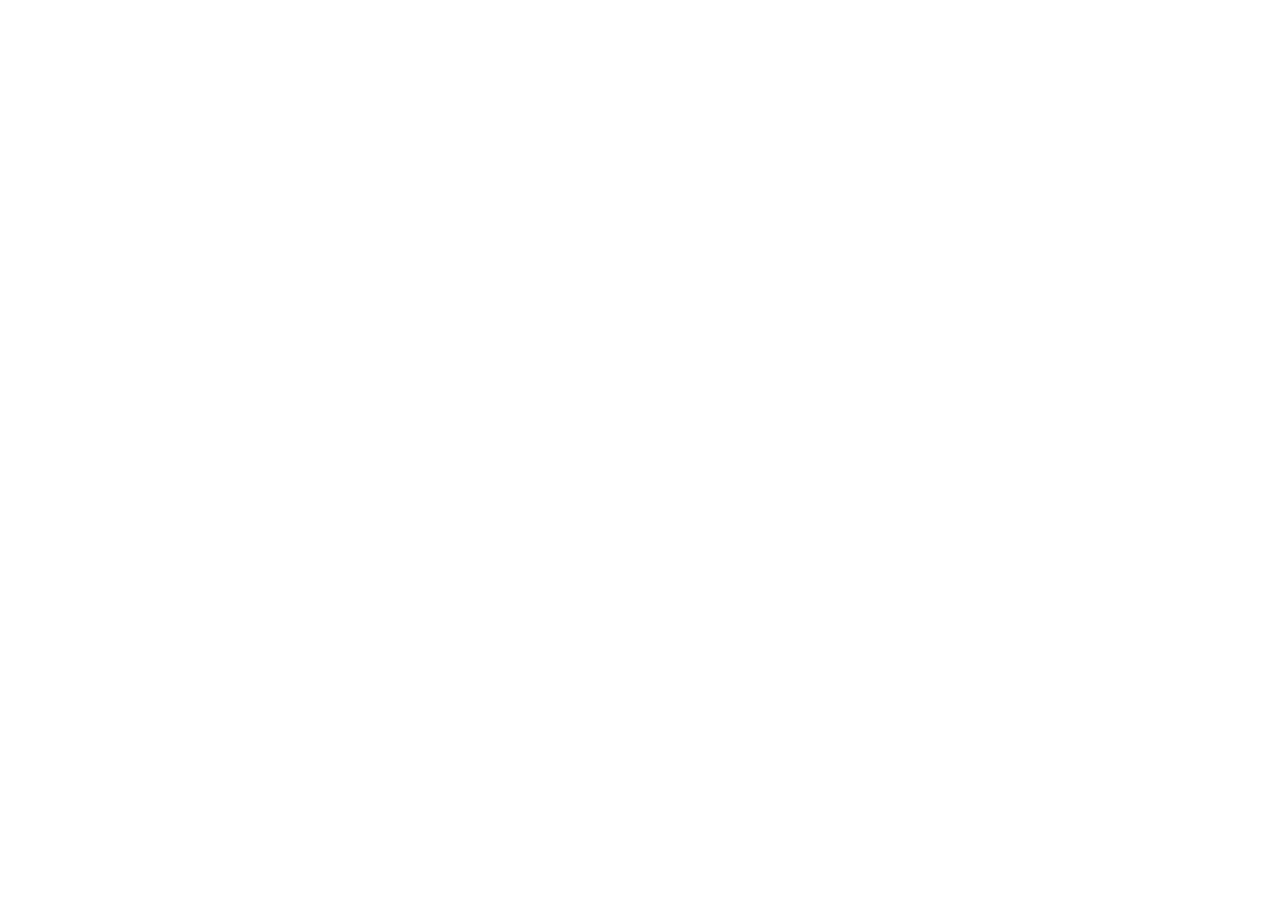
==== site/index.html @ e2eac43f "Pivô para site estático no Netlify com função de tempo; Ktor parqueado Co-Authored-By: Claude Sonnet" ====
<!doctype html>
<html lang="pt-BR">
<head>
  <meta charset="utf-8">
  <meta name="viewport" content="width=device-width, initial-scale=1">
  <meta name="robots" content="noindex, nofollow, noarchive">
  <title>Para você</title>
  <link rel="stylesheet" href="/assets/theme.css">
  <link rel="stylesheet" href="/assets/app.css">
</head>
<body>
  <main>
    <section id="countdown" hidden>
      <p class="eyebrow">Falta</p>
      <div class="clock" id="countdown-clock" aria-live="off"></div>
    </section>

    <section id="garden" hidden>
      <ul id="drops"></ul>
    </section>

    <section id="final" hidden>
      <div id="final-scene"></div>
    </section>

    <section id="together" hidden>
      <p class="eyebrow">Juntos há</p>
      <div class="clock" id="together-clock" aria-live="off"></div>
    </section>
  </main>
  <script src="/assets/app.js" defer></script>
</body>
</html>
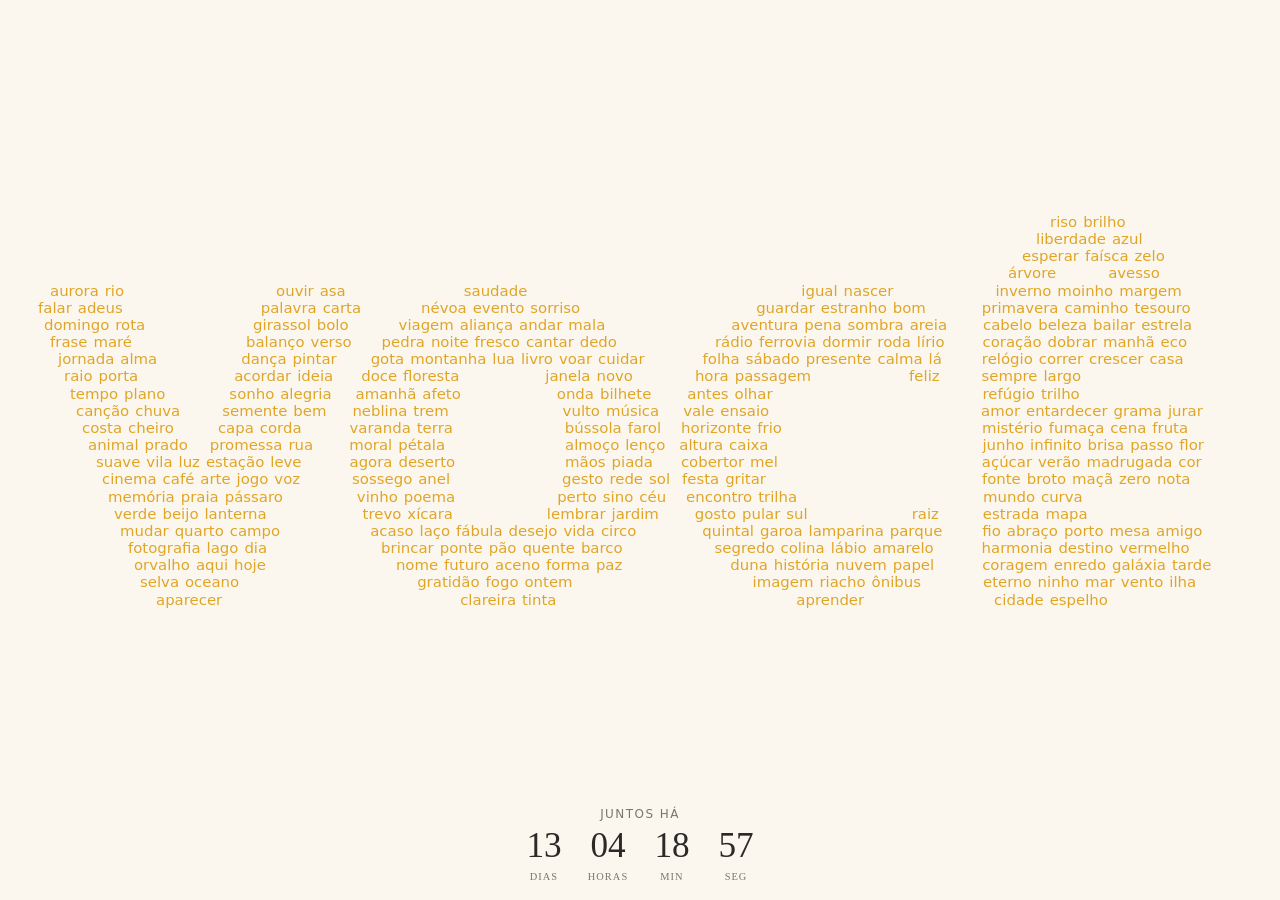
==== commit e2cc7007: "MVP: site estático com palavras que se encaixam até formar a palavra final Arquiva Ktor/Netlify em _" ====
--- a/site/index.html
+++ b/site/index.html
@@ -4,30 +4,18 @@
   <meta charset="utf-8">
   <meta name="viewport" content="width=device-width, initial-scale=1">
   <meta name="robots" content="noindex, nofollow, noarchive">
+  <meta name="referrer" content="no-referrer">
   <title>Para você</title>
-  <link rel="stylesheet" href="/assets/theme.css">
-  <link rel="stylesheet" href="/assets/app.css">
+  <link rel="stylesheet" href="assets/theme.css">
+  <link rel="stylesheet" href="assets/app.css">
 </head>
 <body>
-  <main>
-    <section id="countdown" hidden>
-      <p class="eyebrow">Falta</p>
-      <div class="clock" id="countdown-clock" aria-live="off"></div>
-    </section>
-
-    <section id="garden" hidden>
-      <ul id="drops"></ul>
-    </section>
-
-    <section id="final" hidden>
-      <div id="final-scene"></div>
-    </section>
-
-    <section id="together" hidden>
-      <p class="eyebrow">Juntos há</p>
-      <div class="clock" id="together-clock" aria-live="off"></div>
-    </section>
-  </main>
-  <script src="/assets/app.js" defer></script>
+  <canvas id="stage" aria-label="VOCÊ" role="img"></canvas>
+  <footer id="relogio">
+    <p class="eyebrow" id="rotulo"></p>
+    <div class="clock" id="clock" aria-live="off"></div>
+  </footer>
+  <noscript><p class="eyebrow">Este site precisa de JavaScript.</p></noscript>
+  <script type="module" src="assets/app.js"></script>
 </body>
 </html>
--- a/site/assets/theme.css
+++ b/site/assets/theme.css
@@ -0,0 +1,26 @@
+/*
+ * TEMA PROVISÓRIO. Tokens neutros até o brand book chegar.
+ * Para trocar a identidade visual, edite só os valores deste arquivo.
+ */
+:root {
+  --color-bg: #fbf7ef;
+  --color-surface: #ffffff;
+  --color-text: #2b2a26;
+  --color-muted: #7a766b;
+  --color-accent: #e0a526;
+
+  --font-body: system-ui, -apple-system, "Segoe UI", Roboto, sans-serif;
+  --font-display: Georgia, "Times New Roman", serif;
+
+  --radius: 14px;
+  --space: 1rem;
+}
+
+@media (prefers-color-scheme: dark) {
+  :root {
+    --color-bg: #1d1c19;
+    --color-surface: #292823;
+    --color-text: #f3efe5;
+    --color-muted: #a6a193;
+  }
+}
--- a/site/assets/app.css
+++ b/site/assets/app.css
@@ -0,0 +1,41 @@
+* { box-sizing: border-box; }
+
+html, body { height: 100%; }
+
+body {
+  margin: 0;
+  background: var(--color-bg);
+  color: var(--color-text);
+  font-family: var(--font-body);
+  overflow: hidden;
+}
+
+#stage { position: fixed; inset: 0; width: 100%; height: 100%; display: block; }
+
+#relogio {
+  position: fixed;
+  left: 0; right: 0; bottom: 0;
+  padding: 0 var(--space) calc(var(--space) + env(safe-area-inset-bottom));
+  pointer-events: none;
+}
+
+.eyebrow {
+  margin: 0;
+  text-align: center;
+  color: var(--color-muted);
+  letter-spacing: .12em;
+  text-transform: uppercase;
+  font-size: .75rem;
+}
+
+.clock {
+  display: flex;
+  justify-content: center;
+  gap: 1rem;
+  margin: .4rem 0 0;
+  font-family: var(--font-display);
+  font-variant-numeric: tabular-nums;
+}
+.clock .unit { text-align: center; min-width: 3rem; }
+.clock .value { display: block; font-size: clamp(1.4rem, 6vw, 2.2rem); line-height: 1.1; }
+.clock .label { color: var(--color-muted); font-size: .65rem; letter-spacing: .1em; text-transform: uppercase; }
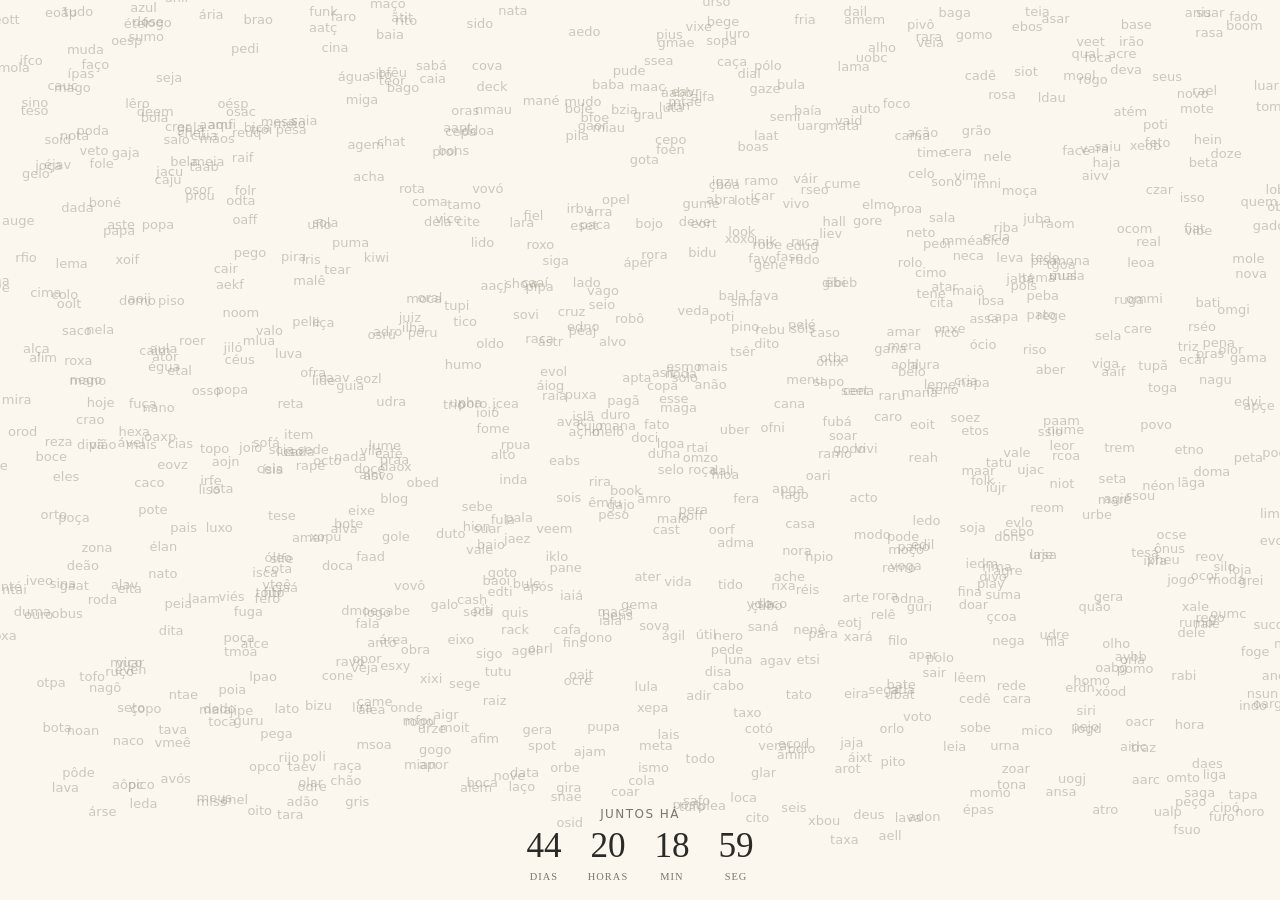
==== commit 8ebf21f6: "Sem chave não aparece forma nem palavra final; ruído de 4 letras importado - palavra final dentro do" ====
--- a/site/index.html
+++ b/site/index.html
@@ -5,12 +5,12 @@
   <meta name="viewport" content="width=device-width, initial-scale=1">
   <meta name="robots" content="noindex, nofollow, noarchive">
   <meta name="referrer" content="no-referrer">
-  <title>Para você</title>
+  <title>Contagem</title>
   <link rel="stylesheet" href="assets/theme.css">
   <link rel="stylesheet" href="assets/app.css">
 </head>
 <body>
-  <canvas id="stage" aria-label="VOCÊ" role="img"></canvas>
+  <canvas id="stage"></canvas>
   <footer id="relogio">
     <p class="eyebrow" id="rotulo"></p>
     <div class="clock" id="clock" aria-live="off"></div>
--- a/site/assets/theme.css
+++ b/site/assets/theme.css
@@ -8,6 +8,7 @@
   --color-text: #2b2a26;
   --color-muted: #7a766b;
   --color-accent: #e0a526;
+  --color-ruido: #a6a193;
 
   --font-body: system-ui, -apple-system, "Segoe UI", Roboto, sans-serif;
   --font-display: Georgia, "Times New Roman", serif;
@@ -22,5 +23,6 @@
     --color-surface: #292823;
     --color-text: #f3efe5;
     --color-muted: #a6a193;
+    --color-ruido: #6f6b60;
   }
 }
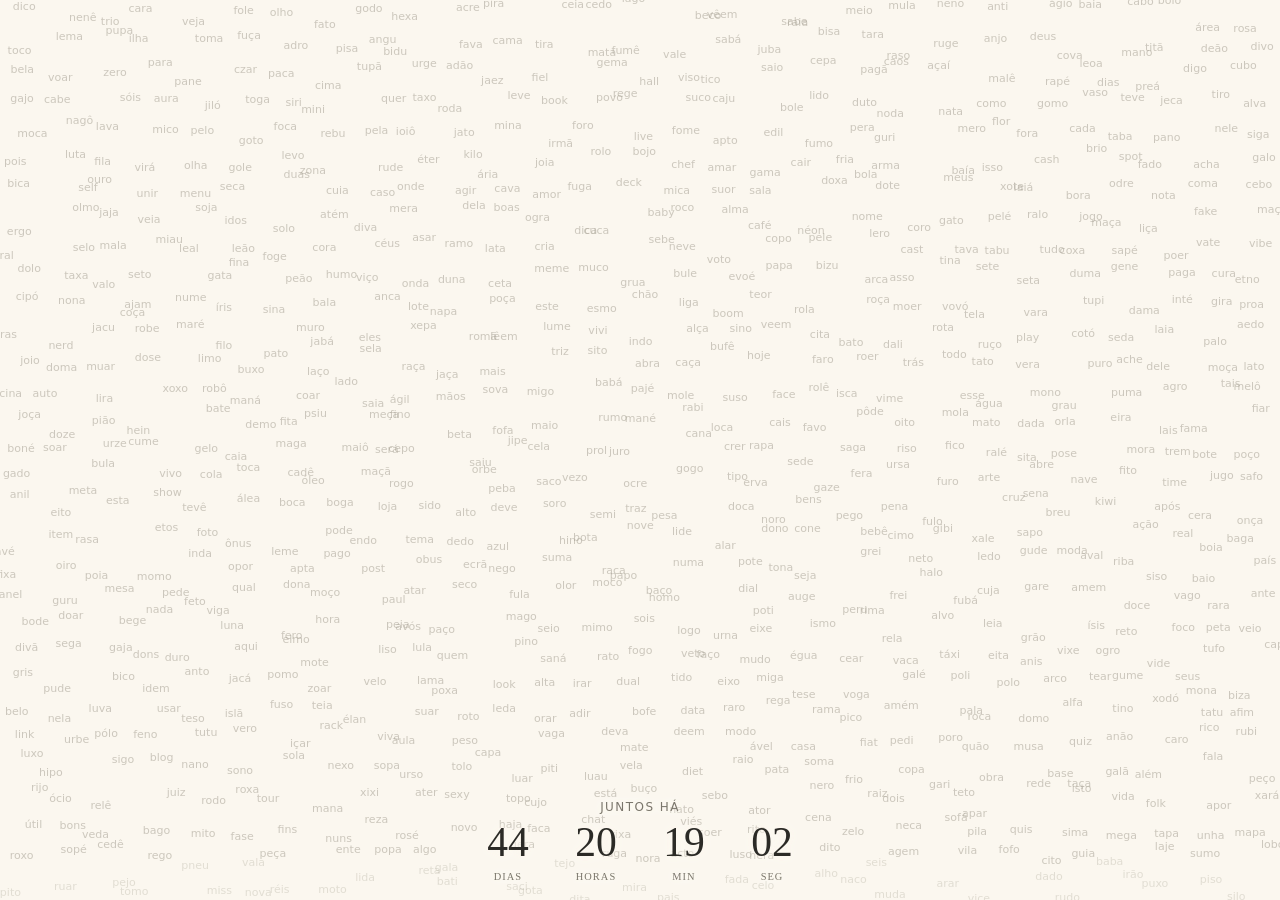
==== commit d747aa95: "ajustes: ruido, index, pessoais cifrado e remove _arquivo" ====
--- a/site/index.html
+++ b/site/index.html
@@ -5,7 +5,7 @@
   <meta name="viewport" content="width=device-width, initial-scale=1">
   <meta name="robots" content="noindex, nofollow, noarchive">
   <meta name="referrer" content="no-referrer">
-  <title>Contagem</title>
+  <title>Nobredo</title>
   <link rel="stylesheet" href="assets/theme.css">
   <link rel="stylesheet" href="assets/app.css">
 </head>
--- a/site/assets/app.css
+++ b/site/assets/app.css
@@ -1,6 +1,6 @@
 * { box-sizing: border-box; }
 
-html, body { height: 100%; }
+html, body { height: 100%; height: 100dvh; }
 
 body {
   margin: 0;
@@ -10,12 +10,13 @@
   overflow: hidden;
 }
 
-#stage { position: fixed; inset: 0; width: 100%; height: 100%; display: block; }
+#stage { position: fixed; top: 0; left: 0; width: 100%; height: 100vh; height: 100dvh; display: block; }
 
 #relogio {
   position: fixed;
   left: 0; right: 0; bottom: 0;
   padding: 0 var(--space) calc(var(--space) + env(safe-area-inset-bottom));
+  text-shadow: 0 0 .6rem var(--color-bg), 0 0 .6rem var(--color-bg);
   pointer-events: none;
 }
 
@@ -31,11 +32,11 @@
 .clock {
   display: flex;
   justify-content: center;
-  gap: 1rem;
+  gap: clamp(.5rem, 4vw, 1.5rem);
   margin: .4rem 0 0;
   font-family: var(--font-display);
   font-variant-numeric: tabular-nums;
 }
-.clock .unit { text-align: center; min-width: 3rem; }
-.clock .value { display: block; font-size: clamp(1.4rem, 6vw, 2.2rem); line-height: 1.1; }
+.clock .unit { text-align: center; min-width: clamp(2.6rem, 14vw, 4rem); }
+.clock .value { display: block; font-size: clamp(1.5rem, 8vw, 2.6rem); line-height: 1.1; }
 .clock .label { color: var(--color-muted); font-size: .65rem; letter-spacing: .1em; text-transform: uppercase; }
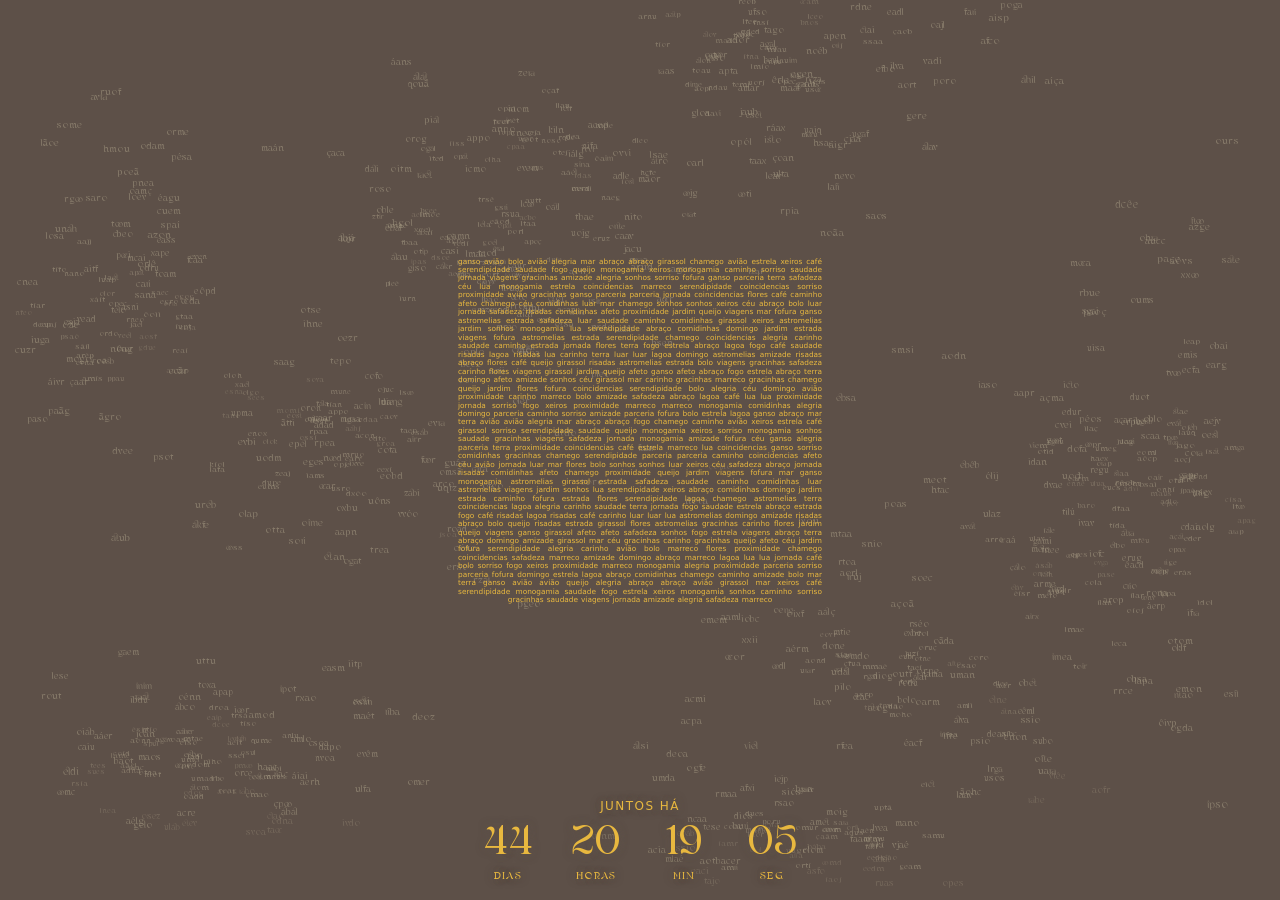
==== commit c6d9dcee: "Nuvens: o ruído voa e forma nuvens de círculos com uma palavra no centro, passando por cima de tudo " ====
--- a/site/index.html
+++ b/site/index.html
@@ -15,6 +15,7 @@
     <p class="eyebrow" id="rotulo"></p>
     <div class="clock" id="clock" aria-live="off"></div>
   </footer>
+  <canvas id="ceu" aria-hidden="true"></canvas>
   <noscript><p class="eyebrow">Este site precisa de JavaScript.</p></noscript>
   <script type="module" src="assets/app.js"></script>
 </body>
--- a/site/assets/theme.css
+++ b/site/assets/theme.css
@@ -1,28 +1,23 @@
 /*
- * TEMA PROVISÓRIO. Tokens neutros até o brand book chegar.
- * Para trocar a identidade visual, edite só os valores deste arquivo.
+ * Identidade visual (brand book). Para trocar cores ou fontes, edite só este arquivo.
  */
+@font-face {
+  font-family: "Agilera";
+  src: url("fonts/agilera.woff2") format("woff2");
+  font-weight: 400;
+  font-style: normal;
+  font-display: swap;
+}
+
 :root {
-  --color-bg: #fbf7ef;
-  --color-surface: #ffffff;
-  --color-text: #2b2a26;
-  --color-muted: #7a766b;
-  --color-accent: #e0a526;
-  --color-ruido: #a6a193;
+  --color-bg: #5d5048;
+  --color-text: #efdeb3;
+  --color-timer: #e8b83f;
+  --color-accent: #e8b83f;  /* palavras da forma (vagando e encaixadas) */
+  --color-ruido: #a89c85;   /* palavras de fundo */
 
   --font-body: system-ui, -apple-system, "Segoe UI", Roboto, sans-serif;
-  --font-display: Georgia, "Times New Roman", serif;
+  --font-display: "Agilera", Georgia, "Times New Roman", serif;
 
-  --radius: 14px;
   --space: 1rem;
 }
-
-@media (prefers-color-scheme: dark) {
-  :root {
-    --color-bg: #1d1c19;
-    --color-surface: #292823;
-    --color-text: #f3efe5;
-    --color-muted: #a6a193;
-    --color-ruido: #6f6b60;
-  }
-}
--- a/site/assets/app.css
+++ b/site/assets/app.css
@@ -12,6 +12,8 @@
 
 #stage { position: fixed; top: 0; left: 0; width: 100%; height: 100vh; height: 100dvh; display: block; }
 
+#ceu { position: fixed; top: 0; left: 0; width: 100%; height: 100vh; height: 100dvh; display: block; z-index: 2; pointer-events: none; }
+
 #relogio {
   position: fixed;
   left: 0; right: 0; bottom: 0;
@@ -23,7 +25,7 @@
 .eyebrow {
   margin: 0;
   text-align: center;
-  color: var(--color-muted);
+  color: var(--color-timer);
   letter-spacing: .12em;
   text-transform: uppercase;
   font-size: .75rem;
@@ -38,5 +40,5 @@
   font-variant-numeric: tabular-nums;
 }
 .clock .unit { text-align: center; min-width: clamp(2.6rem, 14vw, 4rem); }
-.clock .value { display: block; font-size: clamp(1.5rem, 8vw, 2.6rem); line-height: 1.1; }
-.clock .label { color: var(--color-muted); font-size: .65rem; letter-spacing: .1em; text-transform: uppercase; }
+.clock .value { display: block; color: var(--color-timer);font-size: clamp(1.5rem, 8vw, 2.6rem); line-height: 1.1; }
+.clock .label { color: var(--color-timer); font-size: .65rem; letter-spacing: .1em; text-transform: uppercase; }
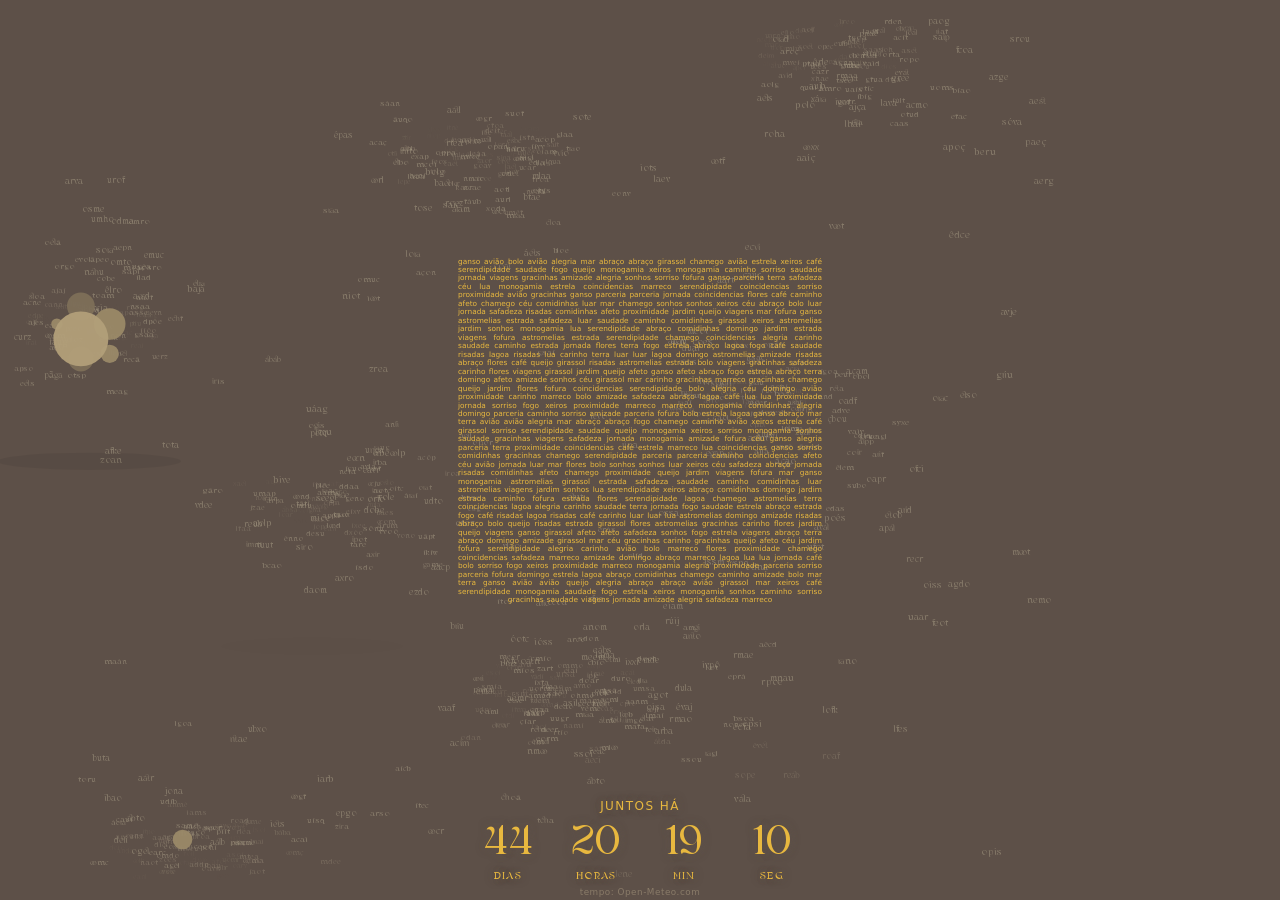
==== commit b19f6a6c: "Tempo do Rio muda as nuvens (cobertura, vento, dia/noite) e nuvens 25% menores Co-Authored-By: Claud" ====
--- a/site/index.html
+++ b/site/index.html
@@ -16,6 +16,7 @@
     <div class="clock" id="clock" aria-live="off"></div>
   </footer>
   <canvas id="ceu" aria-hidden="true"></canvas>
+  <a id="credito" href="https://open-meteo.com/" target="_blank" rel="noopener noreferrer">tempo: Open-Meteo.com</a>
   <noscript><p class="eyebrow">Este site precisa de JavaScript.</p></noscript>
   <script type="module" src="assets/app.js"></script>
 </body>
--- a/site/assets/app.css
+++ b/site/assets/app.css
@@ -42,3 +42,16 @@
 .clock .unit { text-align: center; min-width: clamp(2.6rem, 14vw, 4rem); }
 .clock .value { display: block; color: var(--color-timer);font-size: clamp(1.5rem, 8vw, 2.6rem); line-height: 1.1; }
 .clock .label { color: var(--color-timer); font-size: .65rem; letter-spacing: .1em; text-transform: uppercase; }
+
+#credito {
+  position: fixed;
+  left: 0; right: 0;
+  bottom: calc(env(safe-area-inset-bottom) + 3px);
+  text-align: center;
+  font-size: .55rem;
+  letter-spacing: .06em;
+  color: var(--color-text);
+  opacity: .3;
+  text-decoration: none;
+  z-index: 3;
+}
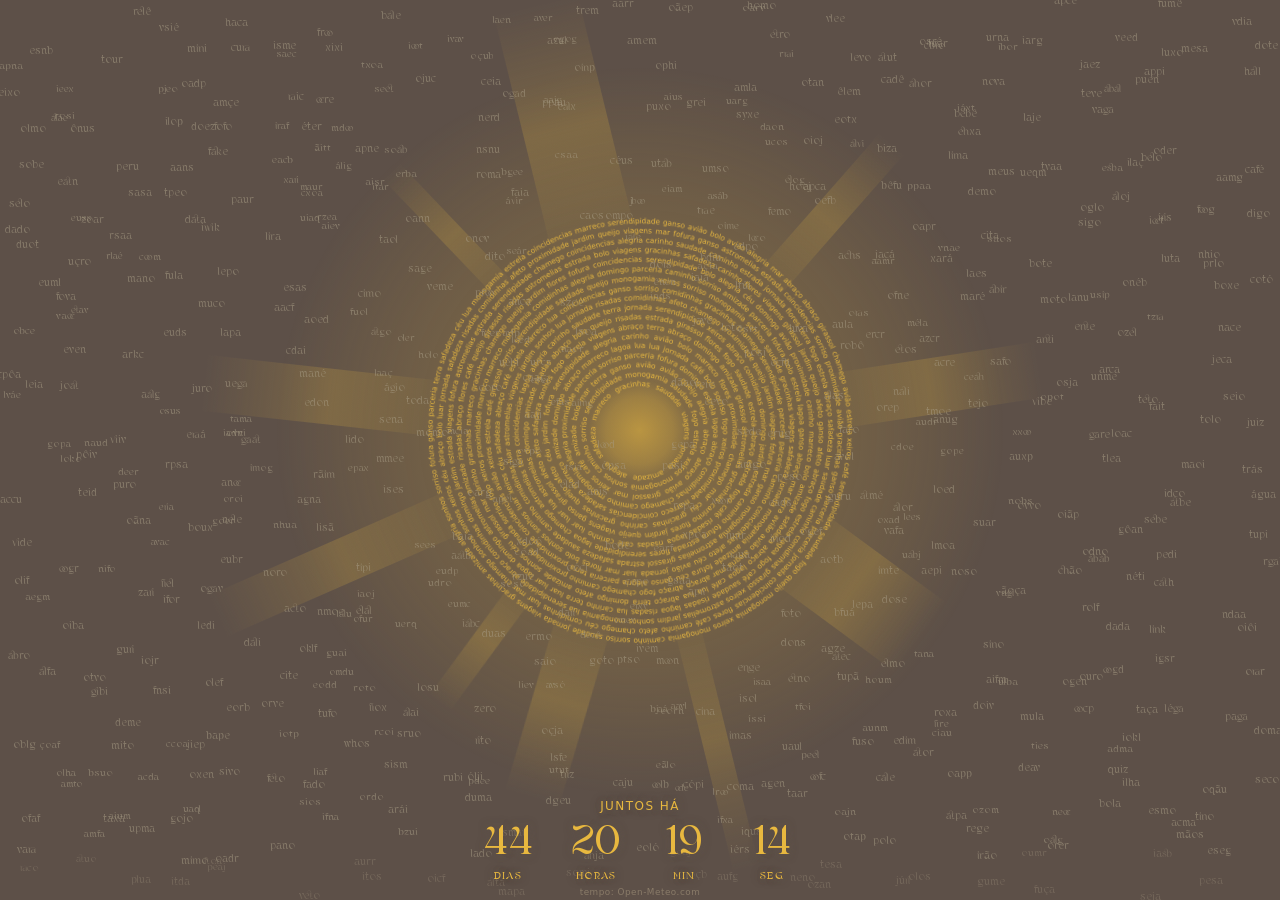
==== commit 2e1eb23c: "Sol: mais desempenho (luz em CSS, disco girado pela GPU, sprites nas palavras em trânsito, limite de" ====
--- a/site/index.html
+++ b/site/index.html
@@ -10,6 +10,8 @@
   <link rel="stylesheet" href="assets/app.css">
 </head>
 <body>
+  <div id="luz" aria-hidden="true" hidden><div class="halo"></div><div class="nucleo"></div><div class="raios"></div></div>
+  <canvas id="disco" aria-hidden="true" hidden></canvas>
   <canvas id="stage"></canvas>
   <footer id="relogio">
     <p class="eyebrow" id="rotulo"></p>
--- a/site/assets/app.css
+++ b/site/assets/app.css
@@ -10,6 +10,16 @@
   overflow: hidden;
 }
 
+/* luz do sol (halo, núcleo e raios): por baixo do canvas das palavras; só gradientes CSS, a GPU compõe */
+#luz { position: fixed; top: 0; left: 0; width: 100%; height: 100vh; height: 100dvh; overflow: hidden; pointer-events: none; }
+#luz[hidden] { display: none; }
+#luz .halo, #luz .nucleo { position: absolute; border-radius: 50%; opacity: 0; will-change: opacity; }
+#luz .halo { background: radial-gradient(closest-side, rgba(232,184,63,.26) 17.6%, rgba(232,184,63,.12) 67%, rgba(232,184,63,0) 100%); }
+#luz .nucleo { background: radial-gradient(closest-side, rgba(232,184,63,.55) 0%, rgba(232,184,63,.28) 65%, rgba(232,184,63,0) 100%); }
+#luz .raios { position: absolute; width: 0; height: 0; --ra: 0; will-change: transform; }
+#luz .raios i { position: absolute; background: linear-gradient(to right, rgba(232,184,63,0), rgba(232,184,63,calc(.2 * var(--ra))), rgba(232,184,63,0)); }
+#disco { position: fixed; pointer-events: none; will-change: transform; } /* palavras assentadas do sol, giradas pela GPU */
+#disco[hidden] { display: none; }
 #stage { position: fixed; top: 0; left: 0; width: 100%; height: 100vh; height: 100dvh; display: block; }
 
 #ceu { position: fixed; top: 0; left: 0; width: 100%; height: 100vh; height: 100dvh; display: block; z-index: 2; pointer-events: none; }
